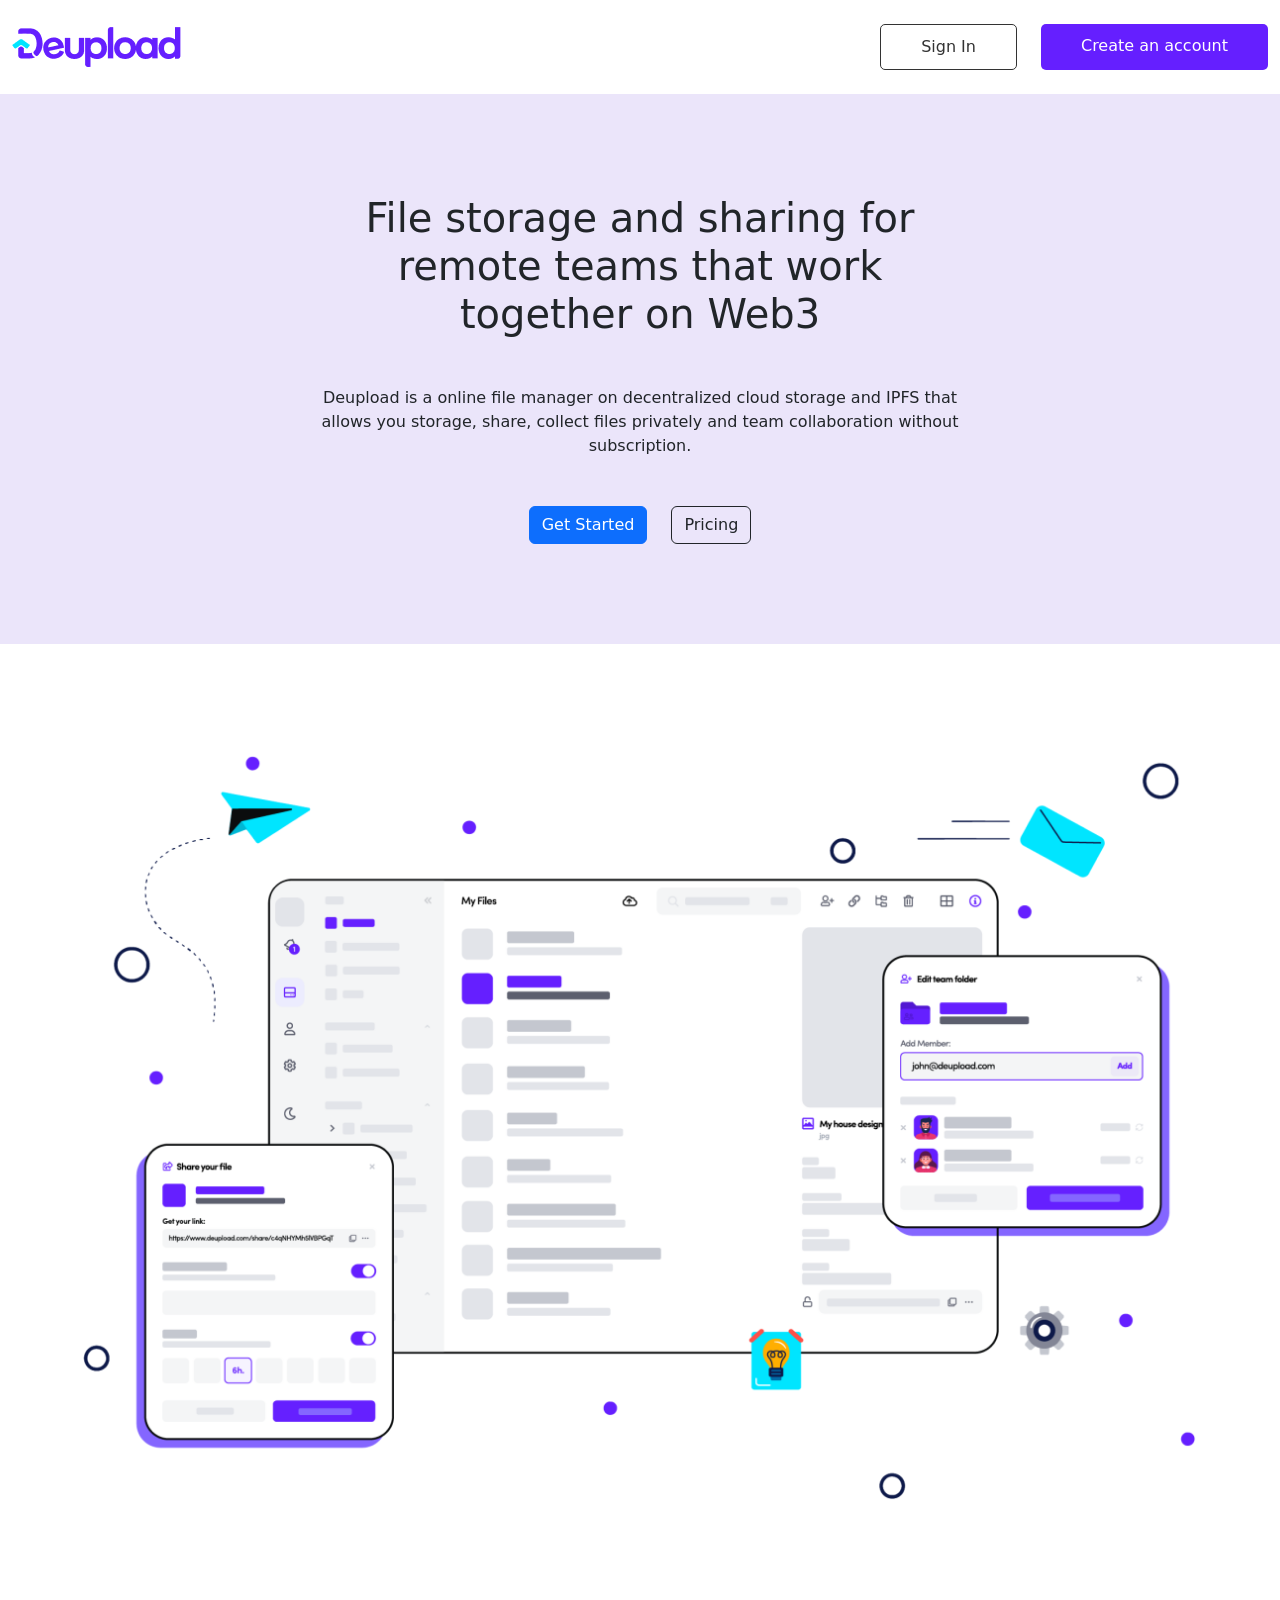
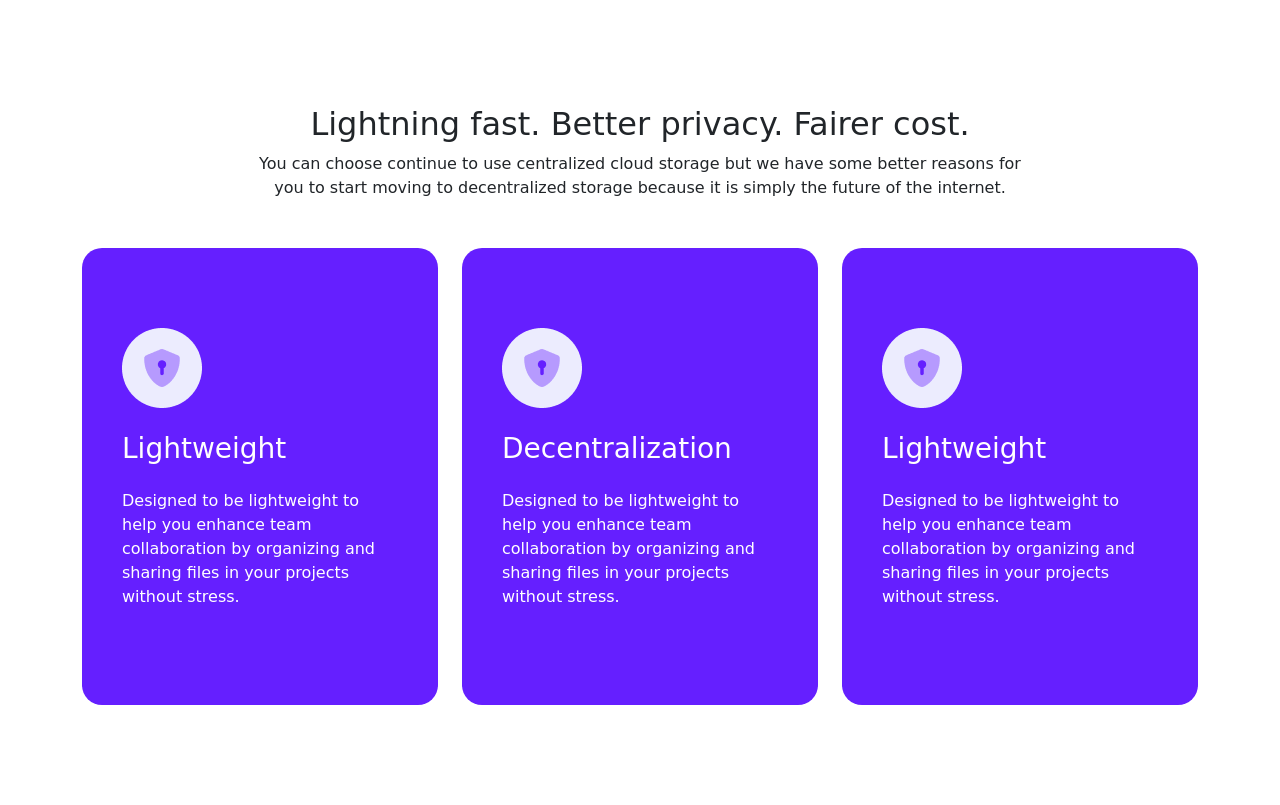
==== bootstrap-project/index.html @ 8eaadef1 "Added a bootstrap" ====
<!DOCTYPE html>
<html lang="en">
<head>
    <meta charset="UTF-8">
    <meta name="viewport" content="width=device-width, initial-scale=1.0">
    <title>Document</title>
    <link rel="stylesheet" href="./style.css">
    <link href="https://cdn.jsdelivr.net/npm/bootstrap@5.0.2/dist/css/bootstrap.min.css" rel="stylesheet" integrity="sha384-EVSTQN3/azprG1Anm3QDgpJLIm9Nao0Yz1ztcQTwFspd3yD65VohhpuuCOmLASjC" crossorigin="anonymous">
</head>
<body>

    <header class="py-4">
        <div class="container-fluid">
            <div class="d-flex align-items-center justify-content-between">
                <div>
                    <img src="./img/logo.png" alt="">
                </div>
                <nav class="d-flex gap-4">
                    <a href="#" class="my-btn my-btn-outline-dark">Sign In</a>
                    <a href="#" class="my-btn my-btn-primary">Create an account</a>
                </nav>
            </div>
        </div>
    </header>

    <section class="banner">
      <div class="container">
        <div class="banner-wrapper text-center">
            <h1 class="mb-5">
                <span class="d-lg-block">File storage and sharing for</span> 
                <span class="d-lg-block">remote teams that work</span> 
                <span class="d-lg-block">together on Web3</span>
            </h1>
            <p class="mb-5"> 
                <span class="d-lg-block">Deupload is a online file manager on decentralized cloud storage and IPFS that </span>
                <span class="d-lg-block">allows you storage, share, collect files privately and team collaboration without</span>
               <span class="d-lg-block"> subscription.</span>
        </p>

             <div class="d-flex gap-4 justify-content-center">
                    <a href="#" class="btn btn-primary">Get Started</a>
                    <a href="#" class="btn btn-outline-dark">Pricing</a>
             </div>

        </div>
      </div>
    </section>

    <section class="mid-img">
        <div class="container">
            <div class="mid-img-wrapper">
             <img width="100%" src="./img/mid-img/mid-img.png" alt="">    
            </div>
        </div>
    </section>

    <section class="privacy">
        <div class="container">
            <div class="sec-heading text-center mb-5">
                <h2>Lightning fast. Better privacy. Fairer cost.</h2>
                <p> 
                    <span class="d-lg-block">You can choose continue to use centralized cloud storage but we have some better reasons for</span> 
                <span class="d-lg-block">you to start moving to decentralized storage because it is simply the future of the internet.</span>
            </p>
            </div>
            <div class="privacy-wrapper">
                <div class="row">
                    <div class="col-md-6 col-lg-4">
                        <div class="mb-4 mb-lg-0">
                            <img class="mb-4" src="./img/privacy/privacy.png" alt="">
                            <h3 class="mb-4">Lightweight</h3>
                            <p>Designed to be lightweight to help you enhance team collaboration by organizing and sharing files in your projects without stress.</p>
                        </div>
                    </div>
                    <div class="col-md-6 col-lg-4">
                        <div class="mb-4 mb-lg-0">
                            <img class="mb-4" src="./img/privacy/privacy.png" alt="">
                            <h3 class="mb-4">Decentralization</h3>
                            <p>Designed to be lightweight to help you enhance team collaboration by organizing and sharing files in your projects without stress.</p>
                        </div>
                    </div>
                    <div class="col-md-12 col-lg-4">
                        <div>
                            <img class="mb-4" src="./img/privacy/privacy.png" alt="">
                            <h3 class="mb-4">Lightweight</h3>
                            <p>Designed to be lightweight to help you enhance team collaboration by organizing and sharing files in your projects without stress.</p>
                        </div>
                    </div>
                </div>
            </div>
        </div>
    </section>
    

    <script src="https://cdn.jsdelivr.net/npm/bootstrap@5.0.2/dist/js/bootstrap.bundle.min.js" integrity="sha384-MrcW6ZMFYlzcLA8Nl+NtUVF0sA7MsXsP1UyJoMp4YLEuNSfAP+JcXn/tWtIaxVXM" crossorigin="anonymous"></script>
</body>
</html>
---- bootstrap-project/style.css ----
*{
    margin: 0px;
    padding: 0px;
    box-sizing: border-box;
}

a{
    text-decoration: none !important;
}

/* btn */

.my-btn{
    padding: 10px 40px;
    border-radius: 5px;
}

.my-btn-outline-dark{
    border: 1px solid #333333;
    color: #333333 !important;
}

.my-btn-primary{
    background-color: #651FFF;
    color: #ffffff !important;
}
/* Banner */
.banner,
.mid-img,
.privacy{
    padding: 100px 0px;
}

.banner{
     background-color: #EBE5FA;
}

/* privacy */

.privacy-wrapper > div > div > div{
    background-color: #651FFF;
    padding: 80px 40px;
    color: #ffffff;
    border-radius: 20px;
}
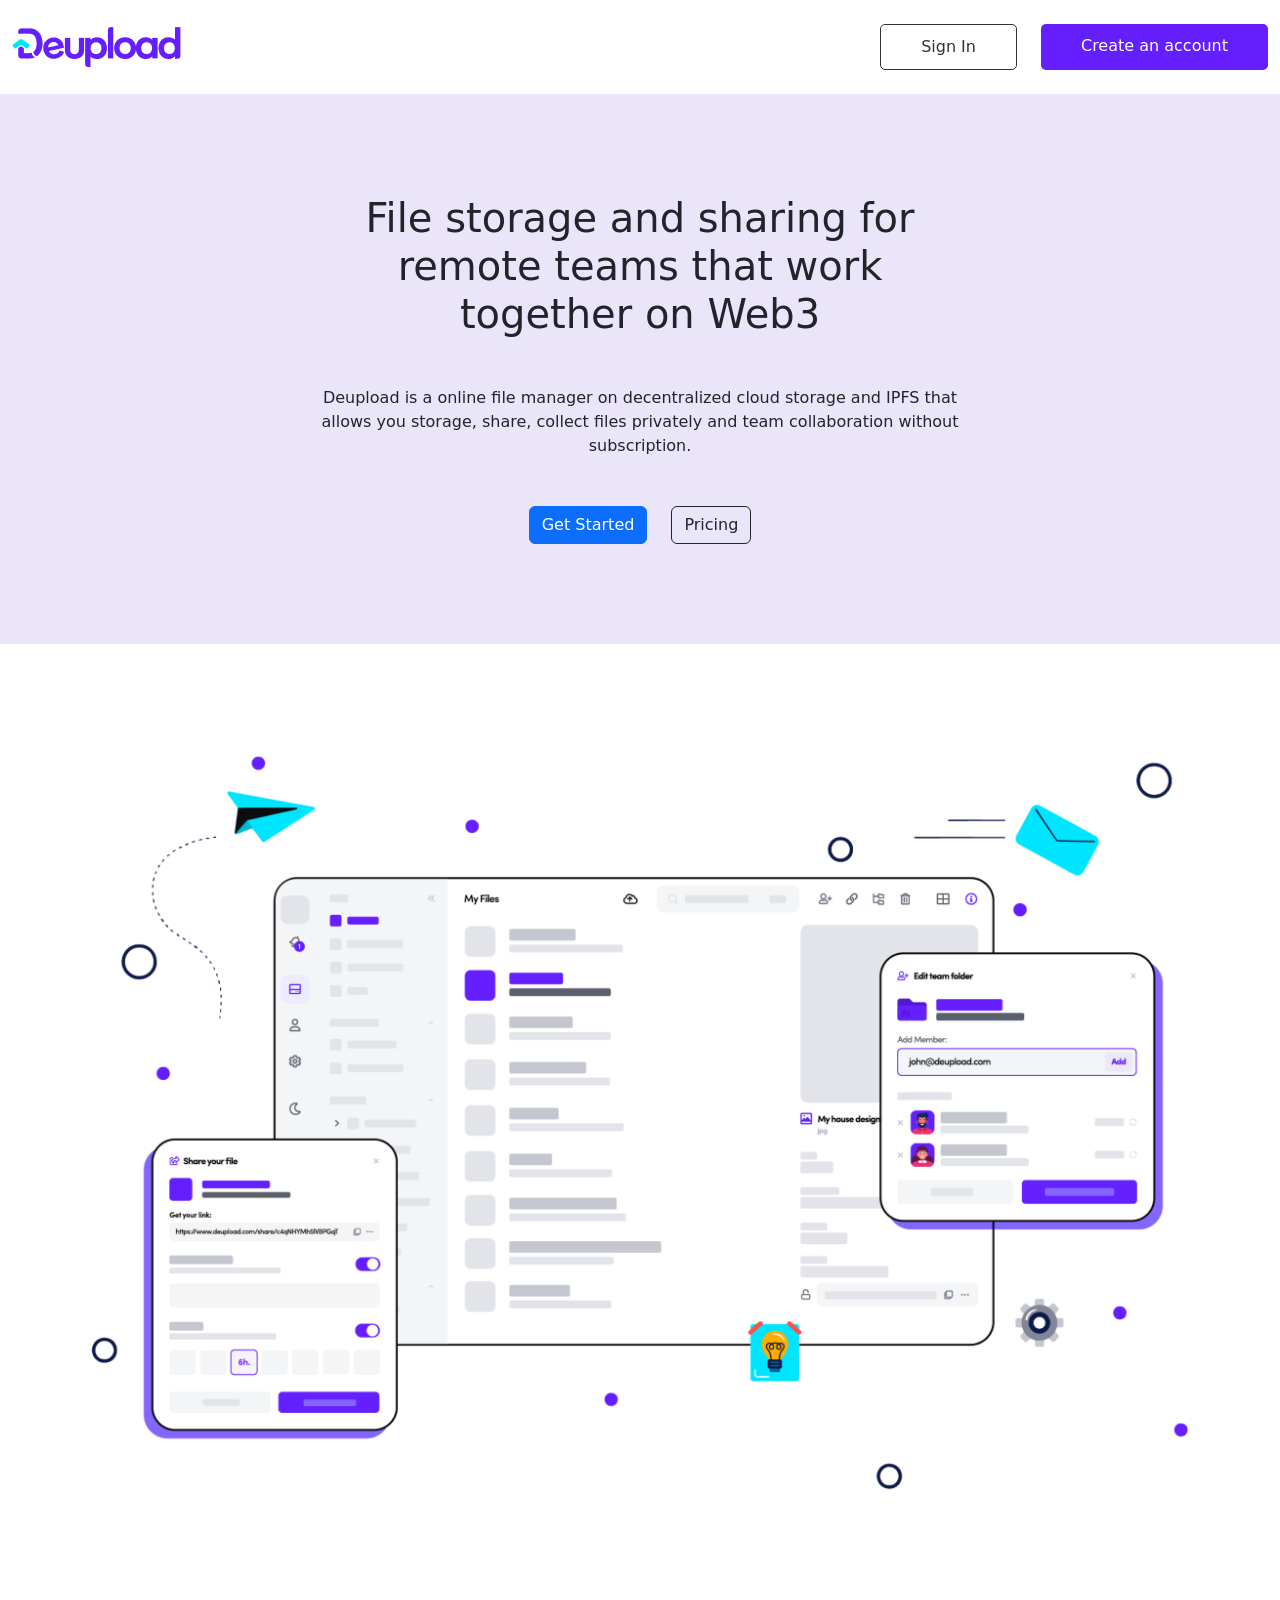
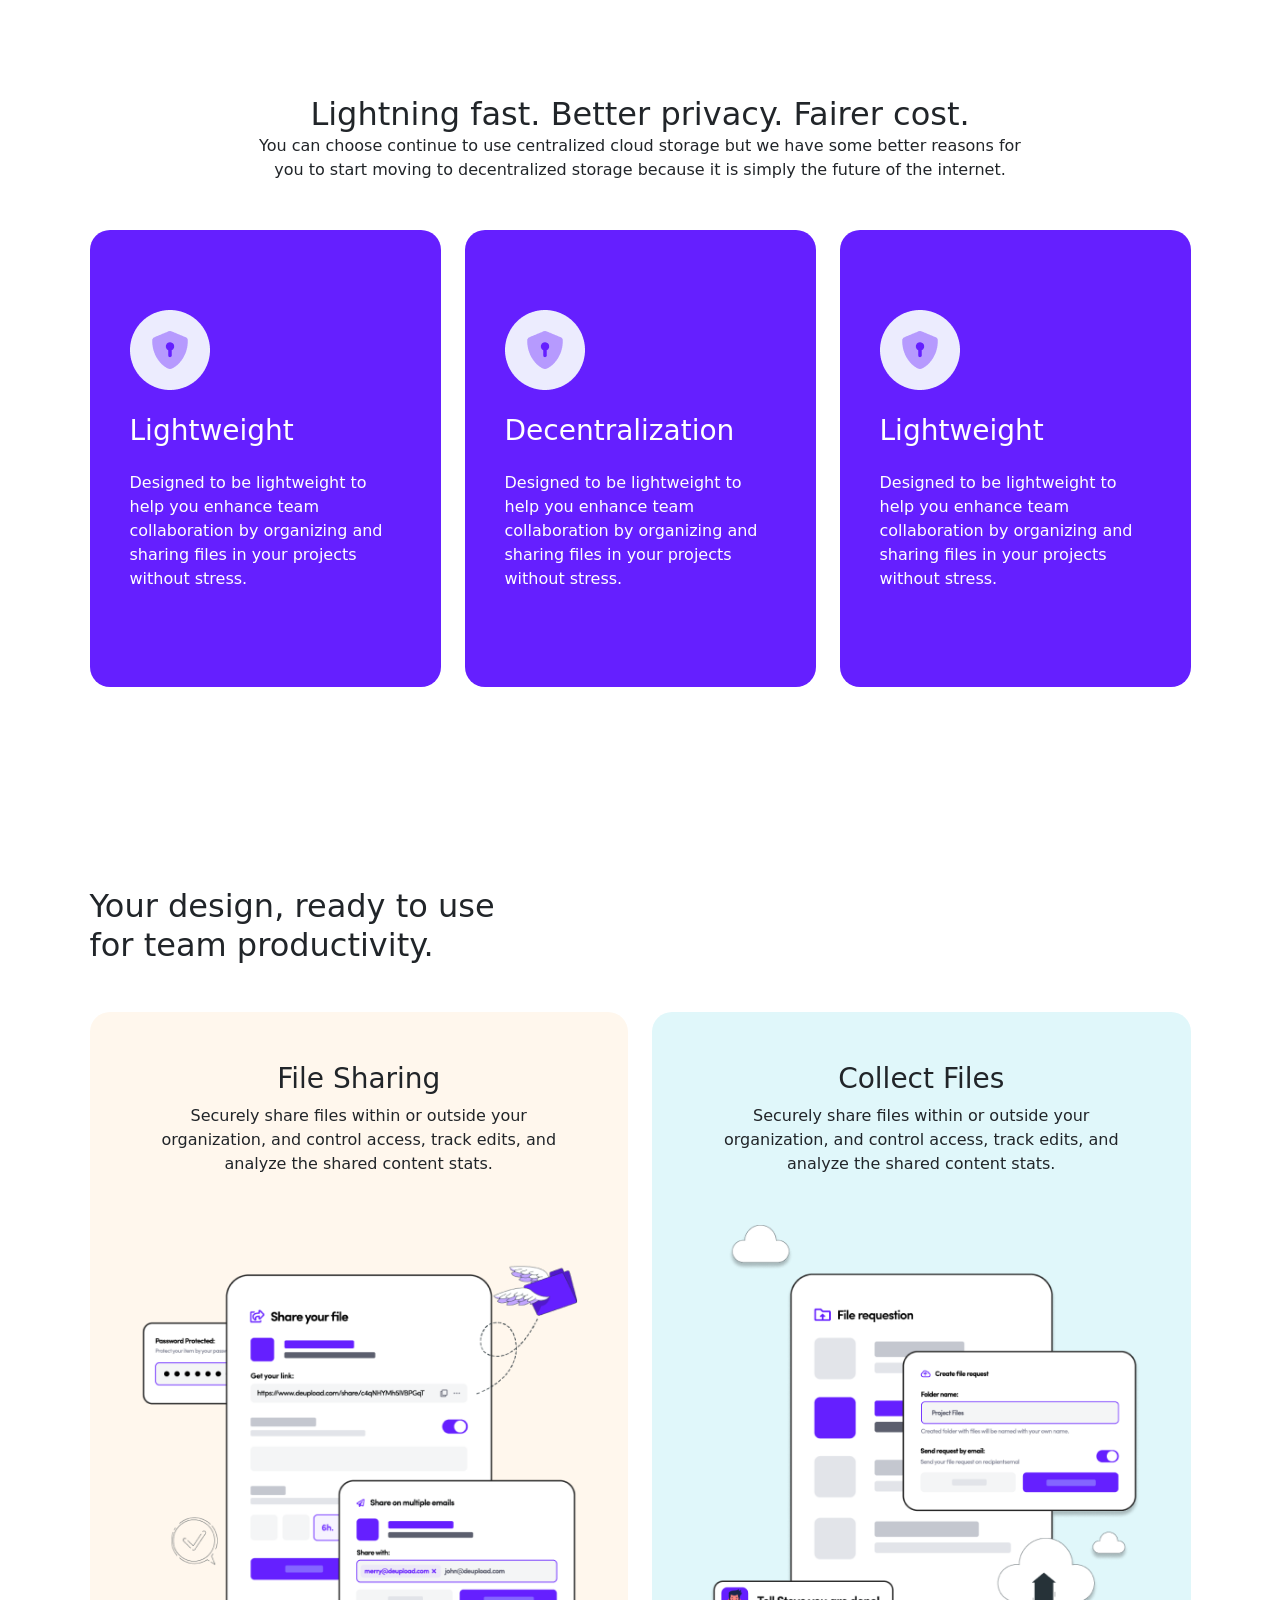
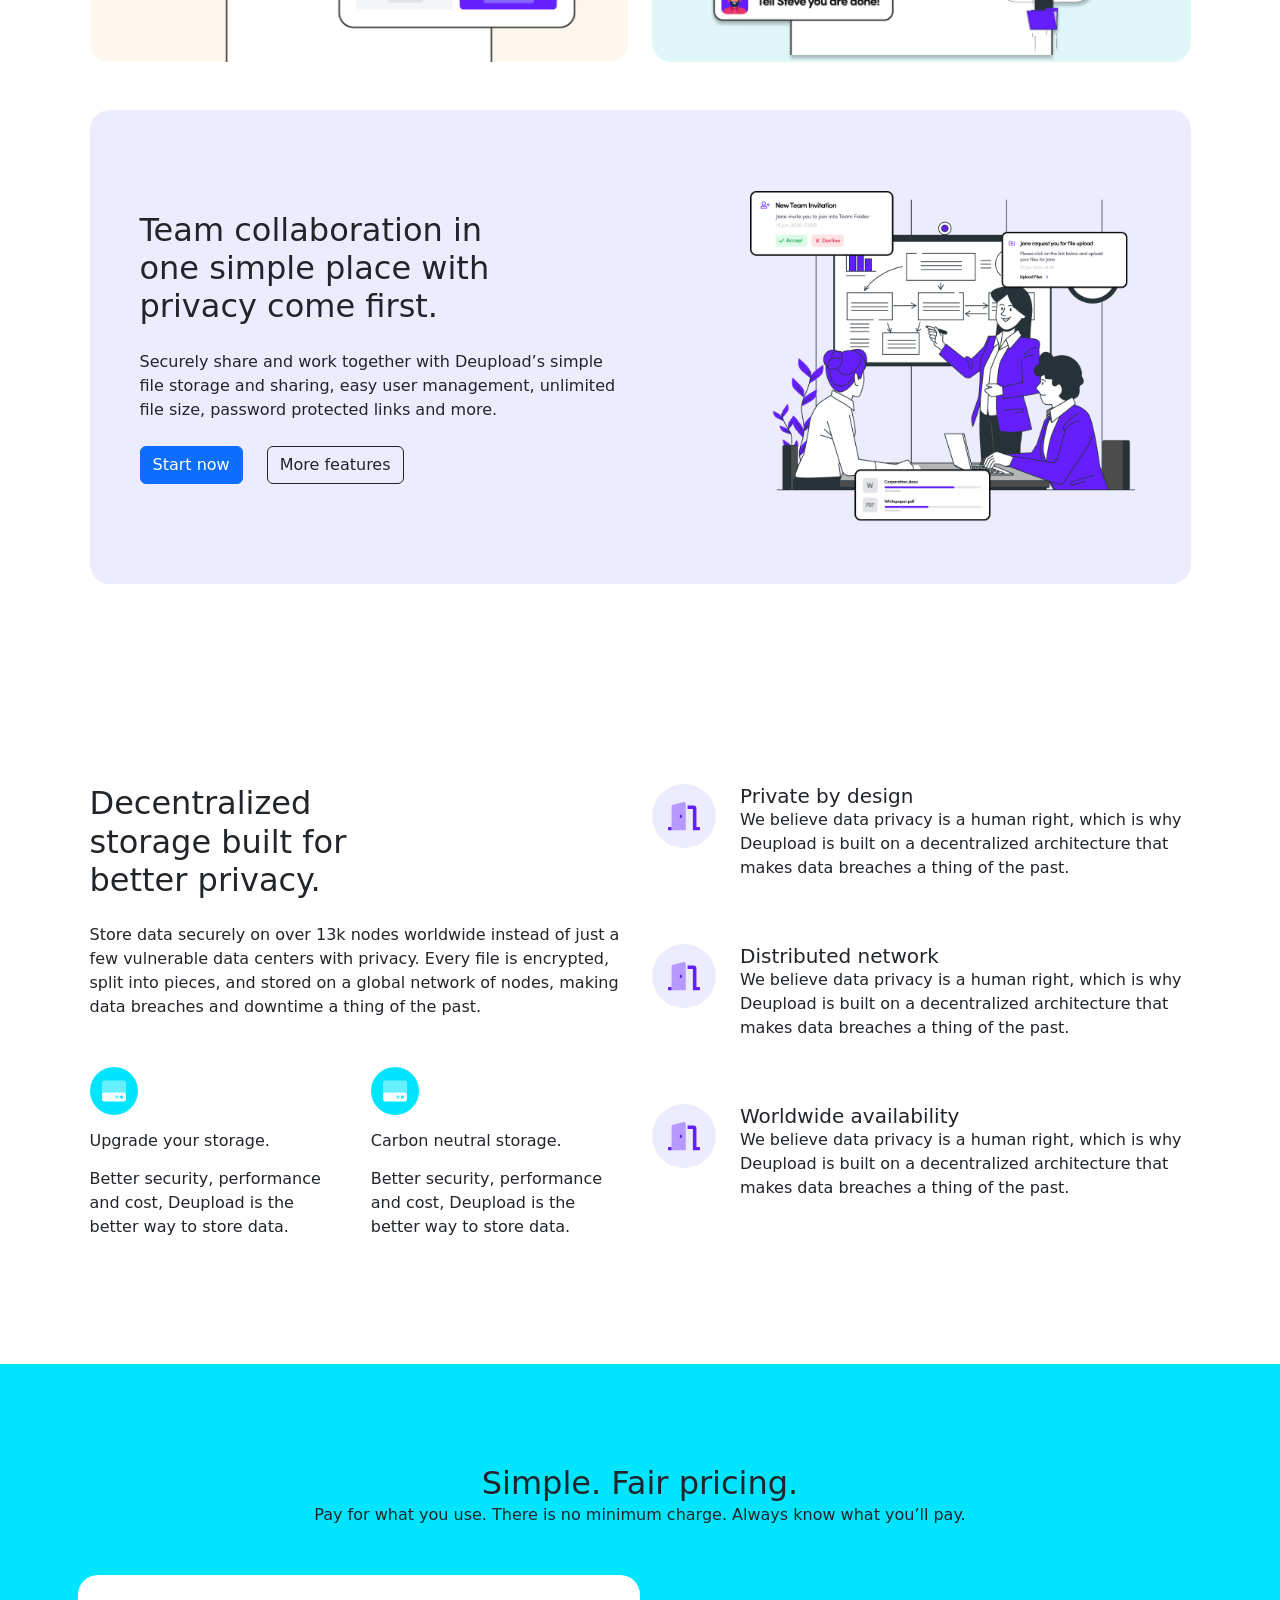
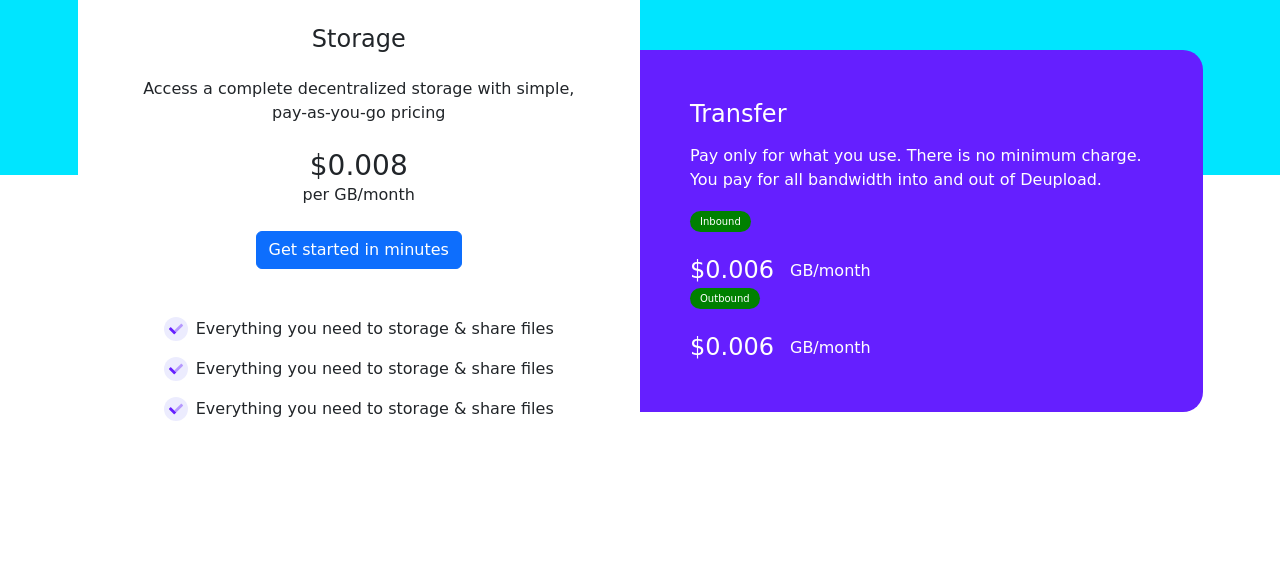
==== commit 547d82f8: "Added a bootstarp" ====
--- a/bootstrap-project/index.html
+++ b/bootstrap-project/index.html
@@ -90,6 +90,195 @@
             </div>
         </div>
     </section>
+
+    <section class="team">
+        <div class="container">
+            <div class="sec-heading mb-5">
+                <h2>
+                    <span class="d-lg-block">Your design, ready to use </span>
+                    <span class="d-lg-block">for team productivity.</span>
+                </h2>
+            </div>
+
+            <div class="team-wrapper">
+                <div class="row">
+                    <div class="col-lg-6">
+                        <div class="text-center">
+                            <h3 class="mb-2">File Sharing</h3>
+                            <p class="mb-5">Securely share files within or outside your organization, and control access, track edits, and analyze the shared content stats.</p>
+                            <img width="100%" src="./img/team/img-1.png" alt="">
+                        </div>
+                    </div>
+                    <div class="col-lg-6">
+                        <div class="text-center">
+                            <h3 class="mb-2">Collect Files</h3>
+                            <p class="mb-5">Securely share files within or outside your organization, and control access, track edits, and analyze the shared content stats.</p>
+                            <img width="100%" src="./img/team/img-2.png" alt="">
+                        </div>
+                    </div>
+                </div>
+            </div>
+
+            <div class="team-wrapper-bottom mt-5">
+                <div class="row align-items-center">
+                    <div class="col-lg-6">
+                        <div class="text-center text-lg-start">
+                            <h2 class="mb-4">
+                                <span class="d-lg-block">Team collaboration in  </span>
+                                <span class="d-lg-block">one simple place with </span>
+                                <span class="d-lg-block">privacy come first.</span>
+                            </h2>
+                            <p class="mb-4">Securely share and work together with Deupload’s simple file storage and sharing, easy user management, unlimited file size, password protected links and more.</p>
+                             <div class="d-flex gap-4 justify-content-center justify-content-lg-start">
+                                <a href="#" class="btn btn-primary">Start now</a>
+                                <a href="#" class="btn btn-outline-dark">More features</a>
+                             </div>
+                        </div>
+                    </div>
+                    <div class="col-lg-6">
+                        <div class="text-center text-lg-end mt-5 mt-lg-0">
+                            <img width="80%" src="./img/team/img-3.png" alt="">
+                        </div>
+                    </div>
+                </div>
+            </div>
+        </div>
+    </section>
+
+    <section class="storage">
+        <div class="container">
+            <div class="storage-wrapper">
+                <div class="row">
+                    <div class="col-lg-6">
+                        <div>
+                            <h2 class="mb-4"> <span class="d-lg-block">Decentralized</span> 
+                                <span class="d-lg-block">storage built for</span> 
+                                <span class="d-lg-block">better privacy.</span>
+                            </h2>
+                            <p class="mb-5">Store data securely on over 13k nodes worldwide instead of just a few vulnerable data centers with privacy. Every file is encrypted, split into pieces, and stored on a global network of nodes, making data breaches and downtime a thing of the past.</p>
+                            <div>
+                                <div class="row">
+                                    <div class="col-lg-6">
+                                        <div>
+                                            <img class="mb-3" src="./img/storage/img-1.svg" alt="">
+                                            <h6 class="mb-3">Upgrade your storage.</h6>
+                                            <p>
+                                                Better security, performance and cost, Deupload is the better way to store data.
+                                            </p>
+                                        </div>
+                                    </div>
+                                    <div class="col-lg-6">
+                                        <div>
+                                            <img class="mb-3" src="./img/storage/img-1.svg" alt="">
+                                            <h6 class="mb-3">Carbon neutral storage.</h6>
+                                            <p>
+                                                Better security, performance and cost, Deupload is the better way to store data.
+                                            </p>
+                                        </div>
+                                    </div>
+                                </div>
+                            </div>
+                        </div>
+                    </div>
+                    <div class="col-lg-6">
+                        <div class="d-flex mb-5 gap-4 align-items-start">
+                              <div>
+                                <img src="./img/storage/icon-1.svg" alt="">
+                              </div>
+                              <div>
+                                <h5>Private by design</h5>
+                                <p>We believe data privacy is a human right, which is why Deupload is built on a decentralized architecture that makes data breaches a thing of the past.</p>
+                              </div>
+                        </div>
+                        <div class="d-flex mb-5 gap-4 align-items-start">
+                              <div>
+                                <img src="./img/storage/icon-1.svg" alt="">
+                              </div>
+                              <div>
+                                <h5>Distributed network</h5>
+                                <p>We believe data privacy is a human right, which is why Deupload is built on a decentralized architecture that makes data breaches a thing of the past.</p>
+                              </div>
+                        </div>
+                        <div class="d-flex mb-5 gap-4 align-items-start">
+                              <div>
+                                <img src="./img/storage/icon-1.svg" alt="">
+                              </div>
+                              <div>
+                                <h5>Worldwide availability</h5>
+                                <p>We believe data privacy is a human right, which is why Deupload is built on a decentralized architecture that makes data breaches a thing of the past.</p>
+                              </div>
+                        </div>
+                    </div>
+                </div>
+            </div>
+        </div>
+    </section>
+
+    <section class="pricing">
+        <div class="container">
+            <div class="sec-heading text-center mb-5">
+                <h2>Simple. Fair pricing.</h2>
+                <p>Pay for what you use. There is no minimum charge. Always know what you’ll pay.</p>
+            </div>
+
+           <div class="pricing-wrapper">
+             <div class="row align-items-center">
+                <div class="col-lg-6 p-0">
+                    <div class="text-center">
+                        <h4 class="mb-4">Storage</h4>
+                        <p class="mb-4">Access a complete decentralized storage with simple, pay-as-you-go pricing</p>
+
+                        <div class="mb-4">
+                            <h3>$0.008</h3>
+                            <span>per GB/month</span>
+                        </div>
+
+                        <div class="mb-5">
+                             <a href="#" class="btn btn-primary">Get started in minutes</a>
+                        </div>
+
+                        <ul>
+                            <li class="d-flex gap-2 justify-content-center mb-3">
+                                <img src="./img/pricing/1.svg" alt="">
+                                <span>Everything you need to storage & share files</span>
+                            </li>
+                             <li class="d-flex gap-2 justify-content-center mb-3">
+                                <img src="./img/pricing/1.svg" alt="">
+                                <span>Everything you need to storage & share files</span>
+                            </li>
+                             <li class="d-flex gap-2 justify-content-center mb-3">
+                                <img src="./img/pricing/1.svg" alt="">
+                                <span>Everything you need to storage & share files</span>
+                            </li>
+                        </ul>
+
+                    </div>
+                </div>
+                <div class="col-lg-6 p-0">
+                    <div>
+                        <h4 class="mb-3">Transfer</h4>
+                    <p>Pay only for what you use. There is no minimum charge. You pay for all bandwidth into and out of Deupload.</p>
+
+                    <span class="my-badge">Inbound</span>
+
+                    <div class="d-flex align-items-center gap-3 mt-4">
+                        <h4>$0.006</h4>
+                        <span>GB/month</span>
+                    </div>
+
+
+                    <span class="my-badge">Outbound</span>
+
+                    <div class="d-flex align-items-center gap-3 mt-4">
+                        <h4>$0.006</h4>
+                        <span>GB/month</span>
+                    </div>
+                    </div>
+                </div>
+            </div>
+           </div>
+        </div>
+    </section>
     
 
     <script src="https://cdn.jsdelivr.net/npm/bootstrap@5.0.2/dist/js/bootstrap.bundle.min.js" integrity="sha384-MrcW6ZMFYlzcLA8Nl+NtUVF0sA7MsXsP1UyJoMp4YLEuNSfAP+JcXn/tWtIaxVXM" crossorigin="anonymous"></script>
--- a/bootstrap-project/style.css
+++ b/bootstrap-project/style.css
@@ -4,8 +4,22 @@
     box-sizing: border-box;
 }
 
+h1, h2, h3, h4 ,h5 ,h6{
+    margin: 0px !important;
+}
+
 a{
     text-decoration: none !important;
+}
+
+ul{
+    list-style: none;
+    padding: 0px !important;
+    margin: 0px !important;
+}
+
+.container{
+    max-width: 1125px !important;  
 }
 
 /* btn */
@@ -27,7 +41,10 @@
 /* Banner */
 .banner,
 .mid-img,
-.privacy{
+.privacy,
+.team,
+.storage,
+.pricing{
     padding: 100px 0px;
 }
 
@@ -42,4 +59,57 @@
     padding: 80px 40px;
     color: #ffffff;
     border-radius: 20px;
+}
+
+/* team */
+.team-wrapper > div > div > div{
+    padding: 50px 50px 0px 50px;
+    border-radius: 20px;
+}
+
+.team-wrapper > div > div:nth-child(1) > div{
+    background-color: #FFF7ED;
+}
+
+.team-wrapper > div > div:nth-child(2) > div{
+    background-color: #E0F7FA;
+}
+
+.team-wrapper-bottom{
+    padding: 50px;
+    background-color:#ECECFE;
+     border-radius: 20px;
+}
+
+
+/* pricing */
+
+.pricing{
+    /* background: url("./img/pricing/bg.png") no-repeat center;
+    background-size: cover; */
+    background: linear-gradient( #00E5FF 50%, #ffffff 50%);
+}
+
+.pricing-wrapper > div > div > div{
+   padding: 50px;
+}
+
+.pricing-wrapper > div > div:nth-child(1) > div {
+    background-color: #ffffff;
+    border-radius: 20px;
+}
+
+.pricing-wrapper > div > div:nth-child(2) > div {
+    background-color: #651FFF;
+    color: #ffffff;
+    border-top-right-radius: 20px;
+    border-bottom-right-radius: 20px;
+}
+
+.my-badge{
+ padding: 5px 10px;
+ background-color: green;
+ color: white;
+ border-radius: 20px;
+ font-size: 10px;
 }
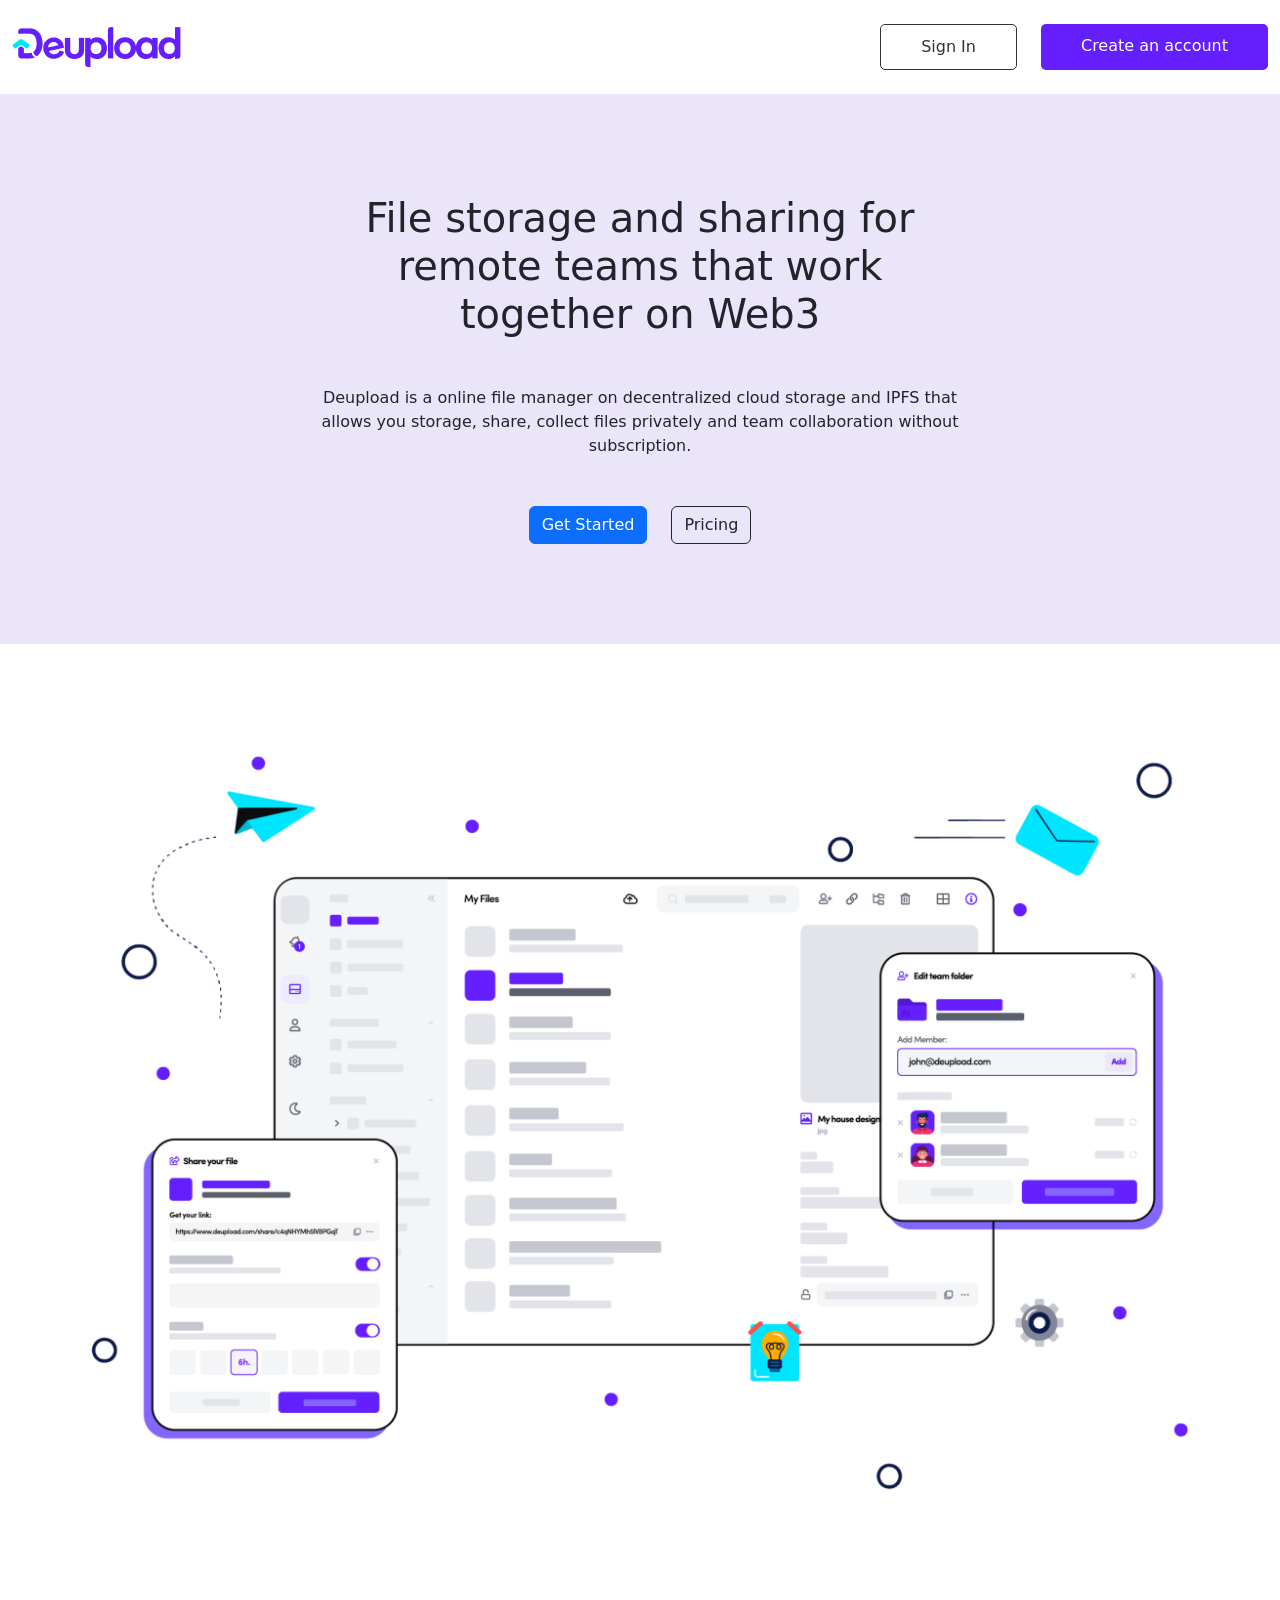
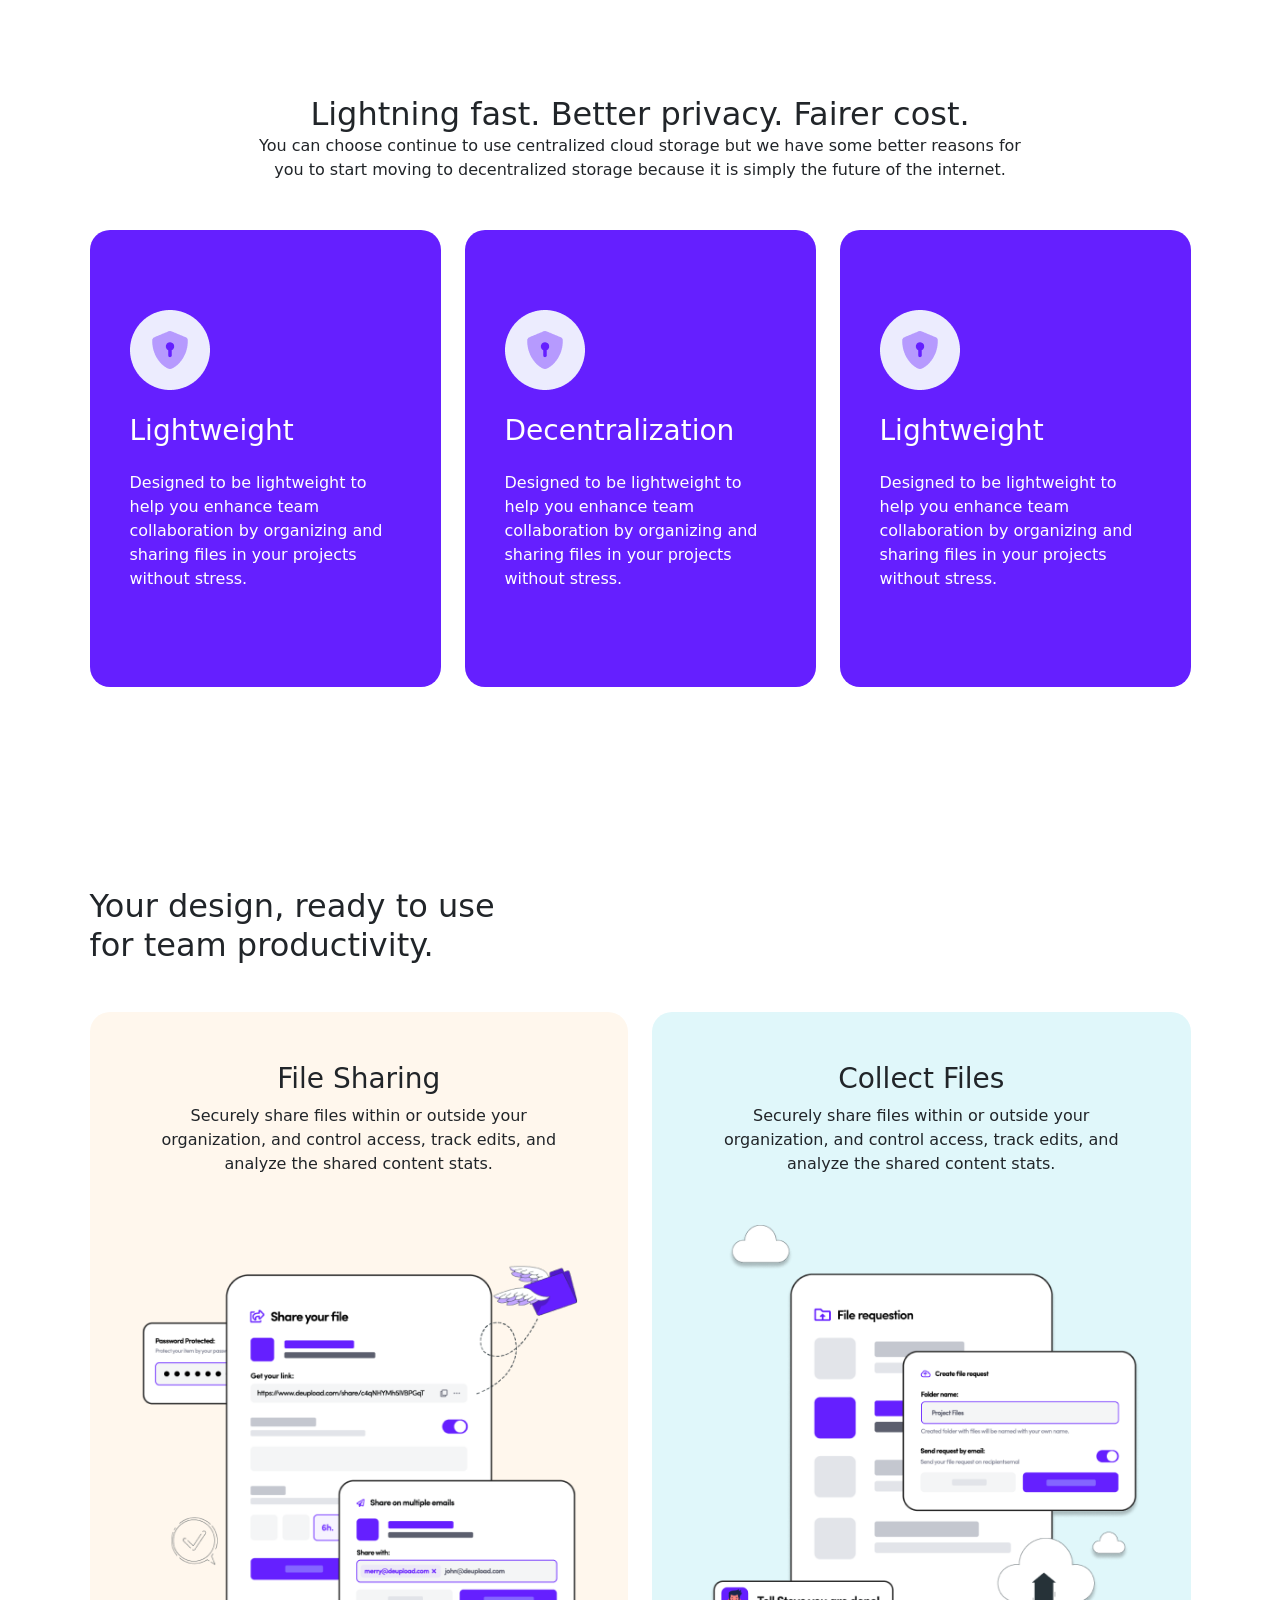
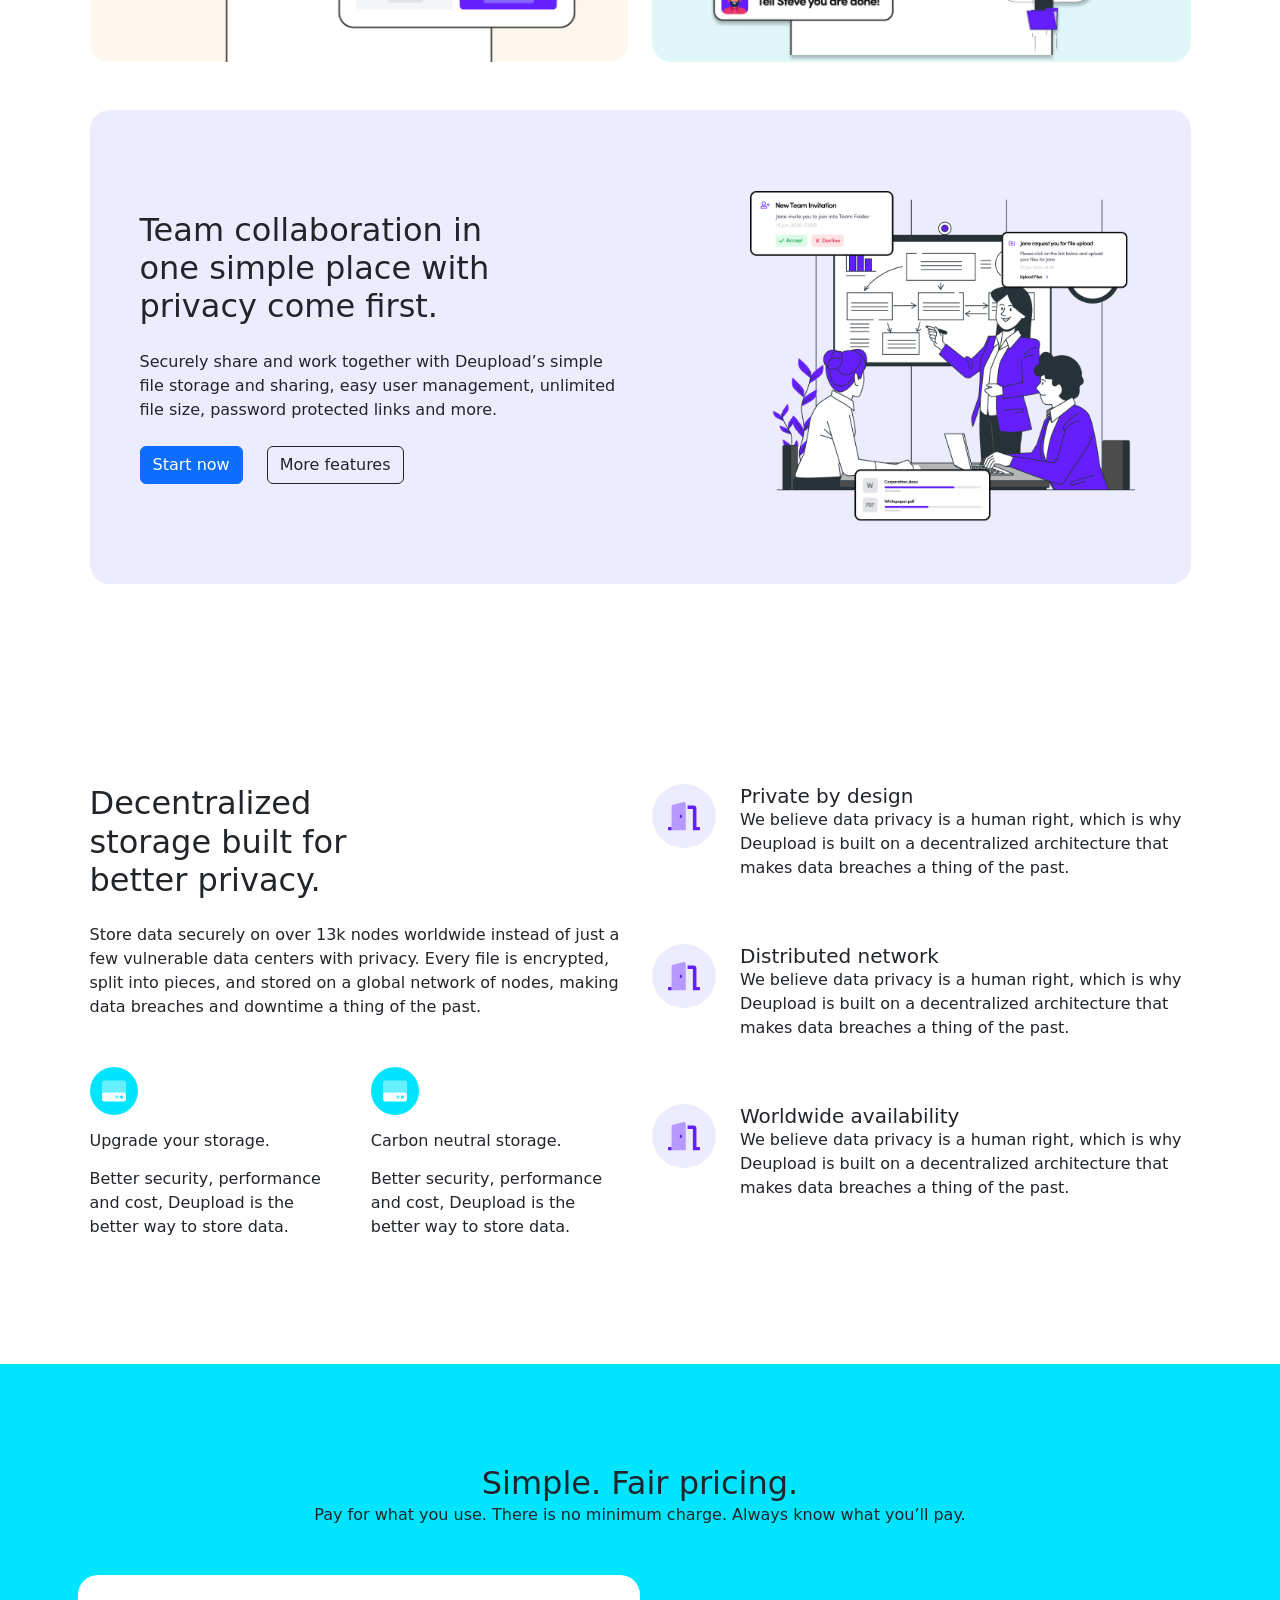
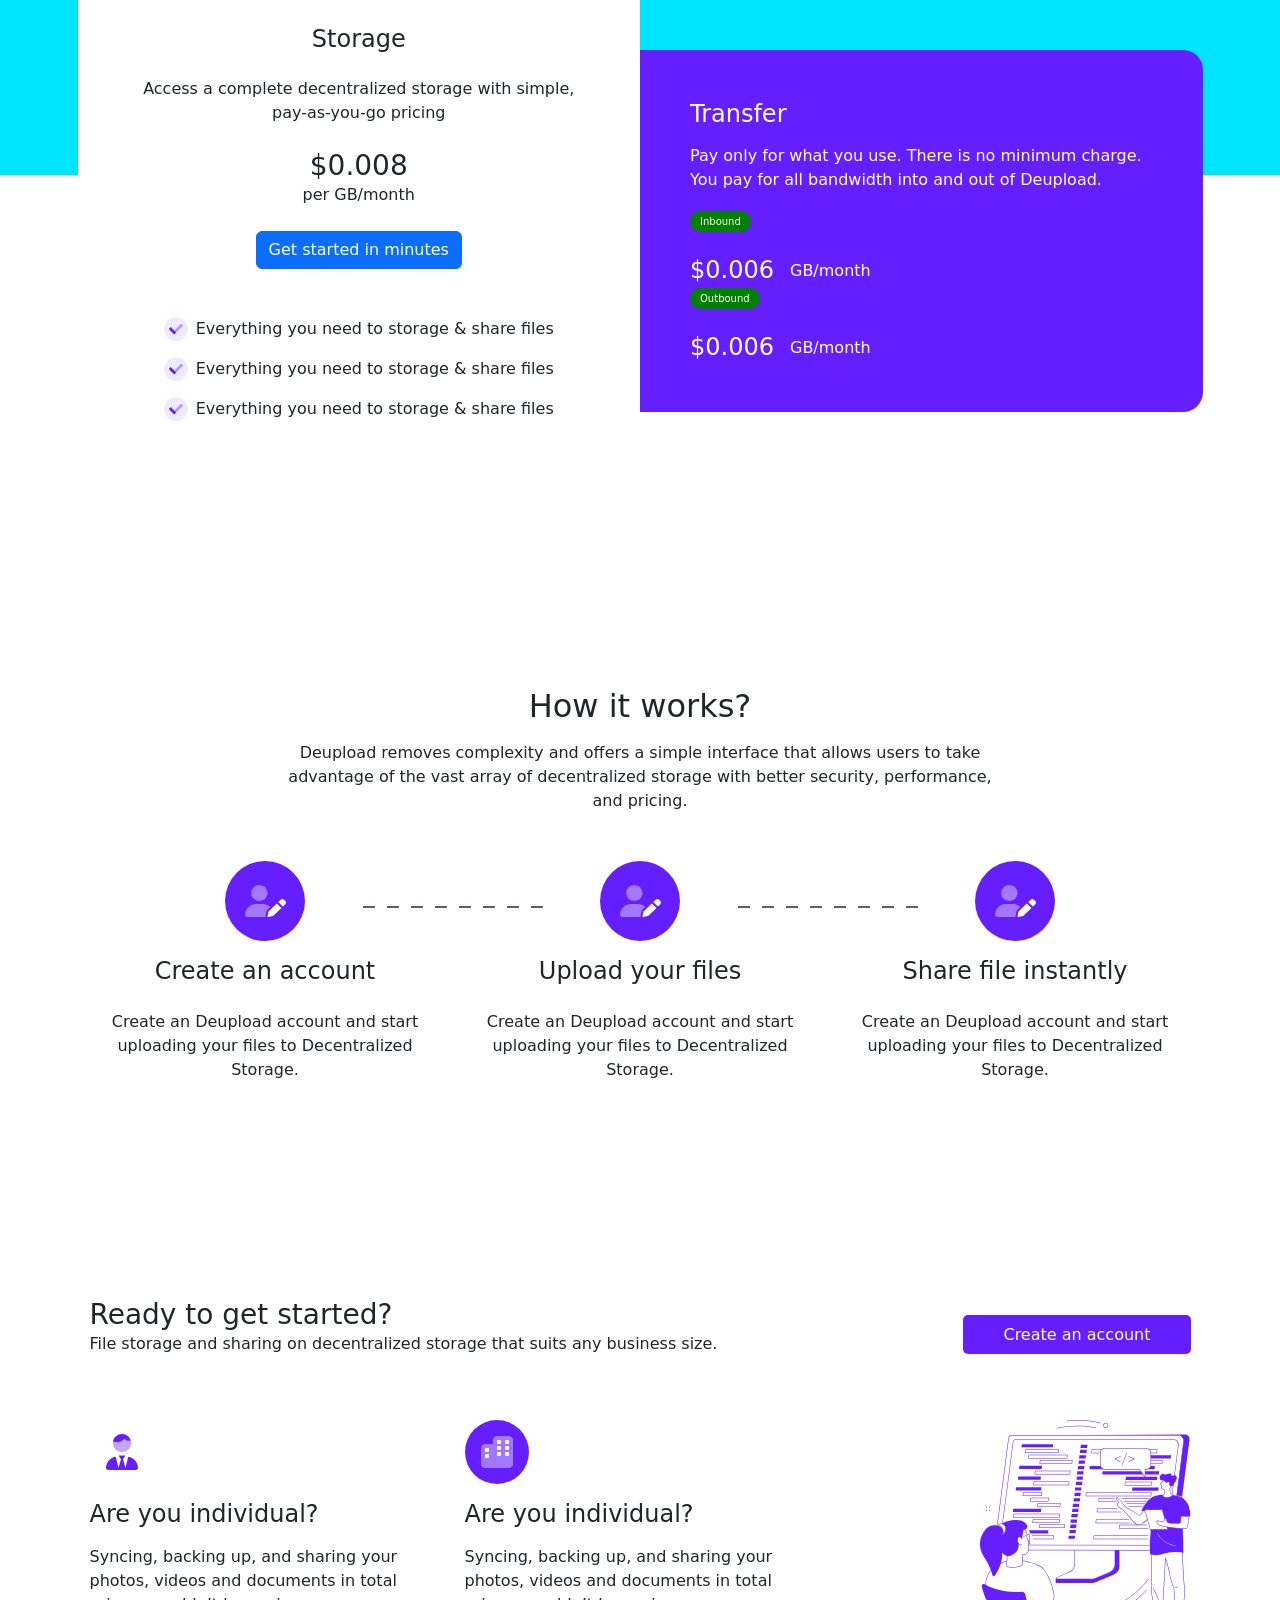
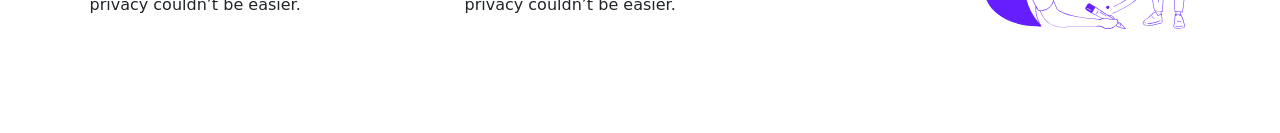
==== commit 9587576b: "Added a bootstrap project" ====
--- a/bootstrap-project/index.html
+++ b/bootstrap-project/index.html
@@ -223,7 +223,7 @@
 
            <div class="pricing-wrapper">
              <div class="row align-items-center">
-                <div class="col-lg-6 p-0">
+                <div class="col-lg-6 p-3 p-lg-0">
                     <div class="text-center">
                         <h4 class="mb-4">Storage</h4>
                         <p class="mb-4">Access a complete decentralized storage with simple, pay-as-you-go pricing</p>
@@ -254,7 +254,7 @@
 
                     </div>
                 </div>
-                <div class="col-lg-6 p-0">
+                <div class="col-lg-6 p-3 p-lg-0">
                     <div>
                         <h4 class="mb-3">Transfer</h4>
                     <p>Pay only for what you use. There is no minimum charge. You pay for all bandwidth into and out of Deupload.</p>
@@ -279,6 +279,96 @@
            </div>
         </div>
     </section>
+
+    <section class="works">
+        <div class="container">
+             <div class="sec-heding text-center mb-5">
+                    <h2 class="mb-3">How it works?</h2>
+                    <p> <span class="d-lg-block">Deupload removes complexity and offers a simple interface that allows users to take</span> <span class="d-lg-block">advantage of the vast array of decentralized storage with better security, performance,</span> 
+                    <span class="d-lg-block">and pricing.</span>
+                    </p>
+                </div>
+            <div class="works-wrapper">
+                <div class="row">
+                    <div class="col-lg-4">
+                        <div class="text-center works-box">
+                            <img src="./img/works/1.svg" alt="">
+                            <h4 class="mb-4 mt-3">Create an account</h4>
+                            <p>
+                                Create an Deupload account and start uploading your files to Decentralized Storage.
+                            </p>
+                            <img class="line" src="./img/works/line.svg" alt="">
+                        </div>
+                    </div>
+                      <div class="col-lg-4">
+                        <div class="text-center works-box">
+                            <img src="./img/works/1.svg" alt="">
+                            <h4 class="mb-4 mt-3">Upload your files</h4>
+                            <p>
+                                Create an Deupload account and start uploading your files to Decentralized Storage.
+                            </p>
+                            <img class="line" src="./img/works/line.svg" alt="">
+                        </div>
+                    </div>
+                      <div class="col-lg-4">
+                        <div class="text-center works-box m-0">
+                            <img src="./img/works/1.svg" alt="">
+                            <h4 class="mb-4 mt-3">Share file instantly</h4>
+                            <p>
+                                Create an Deupload account and start uploading your files to Decentralized Storage.
+                            </p>
+                        </div>
+                    </div>
+                </div>
+            </div>
+        </div>
+    </section>
+
+    <section class="ready">
+        <div class="container">
+            <div class="row align-items-center mb-5">
+                <div class="col-lg-8">
+                    <div class="text-center text-lg-start">
+                        <h3>Ready to get started?</h3>
+                        <p>File storage and sharing on decentralized storage that suits any business size.</p>
+                    </div>
+                </div>
+                <div class="col-lg-4">
+                    <div class=" text-center text-lg-end">
+                        <a href="#" class="my-btn my-btn-primary">Create an account</a>
+                    </div>
+                </div>
+            </div>
+
+            <div class="row">
+              <div class="col-md-4">
+                <div>
+                    <img class="mb-3" src="./img/ready/i.svg" alt="">
+                    <h4 class="mb-3">Are you individual?</h4>
+                    <p>Syncing, backing up, and sharing your photos, videos and documents in total privacy couldn’t be easier.</p>
+                </div>
+              </div>
+              <div class="col-md-8">
+                <div>
+                    <div class="row">
+                        <div class="col-md-6">
+                             <div>
+                                <img class="mb-3" src="./img/ready/i2.svg" alt="">
+                                <h4 class="mb-3">Are you individual?</h4>
+                                <p>Syncing, backing up, and sharing your photos, videos and documents in total privacy couldn’t be easier.</p>
+                            </div>
+                        </div>
+                        <div class="col-md-6">
+                            <div class="text-center text-md-end">
+                                <img width="60%" src="./img/ready/computer.svg" alt="">
+                            </div>
+                        </div>
+                    </div>
+                </div>
+              </div>
+            </div>
+        </div>
+    </section>
     
 
     <script src="https://cdn.jsdelivr.net/npm/bootstrap@5.0.2/dist/js/bootstrap.bundle.min.js" integrity="sha384-MrcW6ZMFYlzcLA8Nl+NtUVF0sA7MsXsP1UyJoMp4YLEuNSfAP+JcXn/tWtIaxVXM" crossorigin="anonymous"></script>
--- a/bootstrap-project/style.css
+++ b/bootstrap-project/style.css
@@ -44,7 +44,9 @@
 .privacy,
 .team,
 .storage,
-.pricing{
+.pricing,
+.works,
+.ready{
     padding: 100px 0px;
 }
 
@@ -112,4 +114,33 @@
  color: white;
  border-radius: 20px;
  font-size: 10px;
+}
+
+/* works */
+
+.works-box{
+    position: relative;
+}
+
+.line{
+    position: absolute;
+    top: 45px;
+    left: 78%;
+}
+
+
+@media only screen and (max-width: 992px) {
+
+    .works-box{
+        margin-bottom: 280px;
+    }
+
+
+    .line{
+       rotate: 90deg;
+       top:300px;
+       left: 39%;
+    }
+
+
 }
